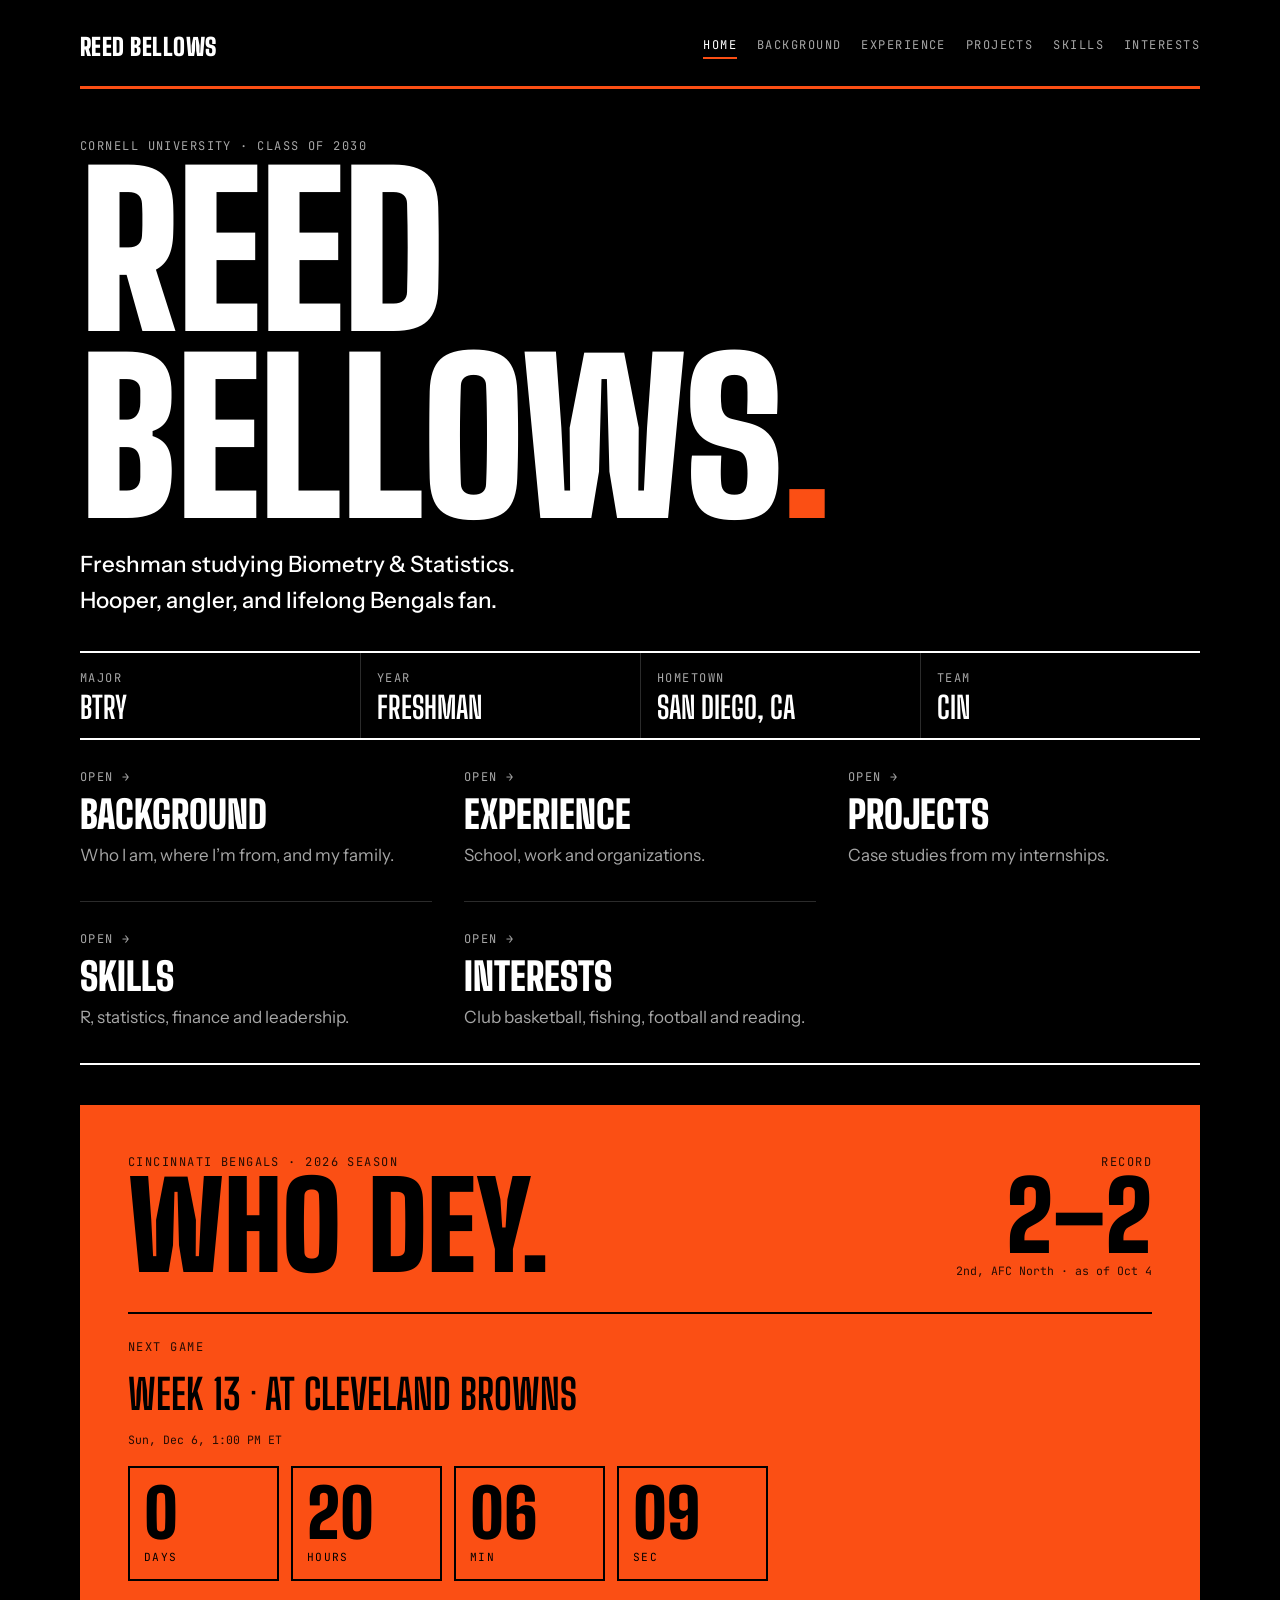
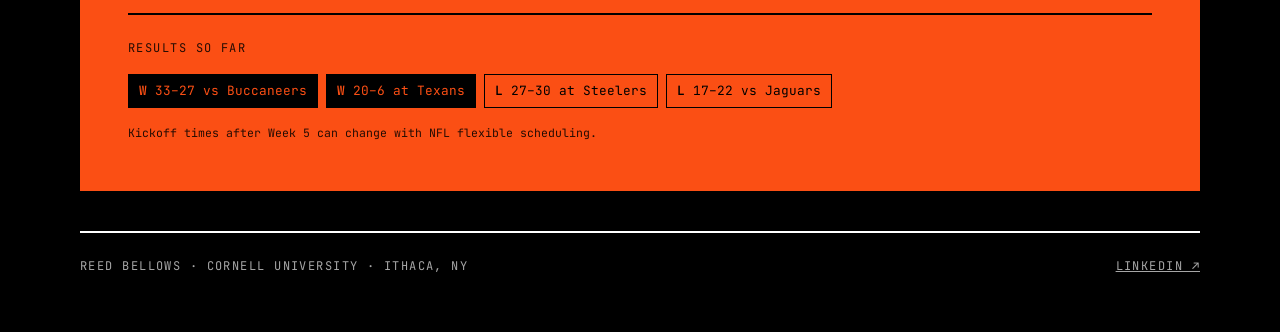
==== index.html @ f39d0069 "first draft of website" ====
<!doctype html>
<html lang="en">
<head>
  <meta charset="utf-8">
  <meta name="viewport" content="width=device-width, initial-scale=1, viewport-fit=cover">
  <title>Reed Bellows</title>
  <link rel="preconnect" href="https://fonts.googleapis.com">
  <link rel="preconnect" href="https://fonts.gstatic.com" crossorigin>
  <link rel="stylesheet" href="https://fonts.googleapis.com/css2?family=Big+Shoulders+Display:wght@700;900&family=Instrument+Sans:wght@400;500;600&family=JetBrains+Mono:wght@400;600&display=swap">
  <link rel="stylesheet" href="style.css">
</head>
<body>
  <div class="wrap">
    <header class="top">
      <a class="mark" href="./">REED BELLOWS</a>
      <nav aria-label="Pages">
        <a href="./" aria-current="page">Home</a>
        <a href="background.html">Background</a>
        <a href="experience.html">Experience</a>
        <a href="projects.html">Projects</a>
        <a href="skills.html">Skills</a>
        <a href="interests.html">Interests</a>
      </nav>
    </header>

    <main>
      <div class="hero">
        <div>
          <p class="label">Cornell University · Class of 2030</p>
          <h1>Reed<br>Bellows<span>.</span></h1>
          <p class="lede">Freshman studying Biometry &amp; Statistics. Hooper, angler, and lifelong Bengals fan.</p>
        </div>
      </div>

      <div class="strip" aria-label="Quick facts">
        <div><span class="label">Major</span><strong>BTRY</strong></div>
        <div><span class="label">Year</span><strong>Freshman</strong></div>
        <div><span class="label">Hometown</span><strong>San Diego, CA</strong></div>
        <div><span class="label">Team</span><strong>CIN</strong></div>
      </div>

      <nav class="sections" aria-label="Explore">
        <a href="background.html"><span class="go">Open →</span><h2>Background</h2><p>Who I am, where I’m from, and my family.</p></a>
        <a href="experience.html"><span class="go">Open →</span><h2>Experience</h2><p>School, work and organizations.</p></a>
        <a href="projects.html"><span class="go">Open →</span><h2>Projects</h2><p>Case studies from my internships.</p></a>
        <a href="skills.html"><span class="go">Open →</span><h2>Skills</h2><p>R, statistics, finance and leadership.</p></a>
        <a href="interests.html"><span class="go">Open →</span><h2>Interests</h2><p>Club basketball, fishing, football and reading.</p></a>
      </nav>

      <section class="bengals home-bengals" aria-label="Cincinnati Bengals">
        <div class="b-top">
          <div>
            <p class="label">Cincinnati Bengals · 2026 season</p>
            <h2>Who Dey.</h2>
          </div>
          <div class="record">
            <span class="label">Record</span>
            <strong id="record">2–2</strong>
            <span class="fine">2nd, AFC North · as of Oct 4</span>
          </div>
        </div>

        <div class="next">
          <span class="label" id="next-label">Next game</span>
          <p class="matchup" id="next-matchup">Week 5 · at Miami Dolphins</p>
          <p class="fine" id="next-when">Sun, Oct 11 · 1:00 PM ET</p>
          <div class="clock" id="clock" aria-live="off">
            <div><b id="cd-d">–</b><span>Days</span></div>
            <div><b id="cd-h">–</b><span>Hours</span></div>
            <div><b id="cd-m">–</b><span>Min</span></div>
            <div><b id="cd-s">–</b><span>Sec</span></div>
          </div>
        </div>

        <div class="next">
          <span class="label">Results so far</span>
          <ul class="results">
            <li class="w"><b>W</b> 33–27 vs Buccaneers</li>
            <li class="w"><b>W</b> 20–6 at Texans</li>
            <li><b>L</b> 27–30 at Steelers</li>
            <li><b>L</b> 17–22 vs Jaguars</li>
          </ul>
          <p class="fine">Kickoff times after Week 5 can change with NFL flexible scheduling.</p>
        </div>
      </section>
    </main>

    <footer>
      <span class="label">Reed Bellows · Cornell University · Ithaca, NY</span>
      <a class="label" href="https://www.linkedin.com/in/reed-bellows/" target="_blank" rel="noopener">LinkedIn ↗</a>
    </footer>
  </div>

  <script>
    (function () {
      var games = [
        { wk: 5,  opp: "at Miami Dolphins",          t: "2026-10-11T13:00:00-04:00" },
        { wk: 7,  opp: "at Baltimore Ravens",        t: "2026-10-25T13:00:00-04:00" },
        { wk: 8,  opp: "vs Tennessee Titans",        t: "2026-11-01T13:00:00-05:00" },
        { wk: 9,  opp: "vs Atlanta Falcons (Madrid)", t: "2026-11-08T09:30:00-05:00" },
        { wk: 10, opp: "vs Pittsburgh Steelers",     t: "2026-11-15T20:20:00-05:00" },
        { wk: 11, opp: "at Washington Commanders",   t: "2026-11-23T20:15:00-05:00" },
        { wk: 12, opp: "vs New Orleans Saints",      t: "2026-11-29T13:00:00-05:00" },
        { wk: 13, opp: "at Cleveland Browns",        t: "2026-12-06T13:00:00-05:00" },
        { wk: 14, opp: "vs Kansas City Chiefs",      t: "2026-12-13T16:25:00-05:00" },
        { wk: 15, opp: "at Carolina Panthers",       t: "2026-12-20T13:00:00-05:00" },
        { wk: 17, opp: "vs Baltimore Ravens",        t: "2026-12-31T20:15:00-05:00" }
      ];
      var GAME_LENGTH = 3.5 * 3600 * 1000;
      var $ = function (id) { return document.getElementById(id); };
      var pad = function (n) { return String(n).padStart(2, "0"); };
      var fmt = new Intl.DateTimeFormat("en-US", { weekday: "short", month: "short", day: "numeric", hour: "numeric", minute: "2-digit", timeZone: "America/New_York" });

      function tick() {
        var now = Date.now();
        var live = null, next = null;
        for (var i = 0; i < games.length; i++) {
          var k = Date.parse(games[i].t);
          if (now >= k && now < k + GAME_LENGTH) { live = games[i]; break; }
          if (k > now) { next = games[i]; break; }
        }
        if (live) {
          $("next-label").textContent = "Game in progress";
          $("next-matchup").textContent = "Week " + live.wk + " · " + live.opp;
          $("next-when").textContent = "Kicked off " + fmt.format(new Date(live.t)) + " ET";
          $("clock").hidden = true;
          return;
        }
        if (!next) {
          $("next-label").textContent = "Next game";
          $("next-matchup").textContent = "Late-season schedule to be announced";
          $("next-when").textContent = "Check back soon";
          $("clock").hidden = true;
          return;
        }
        $("clock").hidden = false;
        $("next-label").textContent = "Next game";
        $("next-matchup").textContent = "Week " + next.wk + " · " + next.opp;
        $("next-when").textContent = fmt.format(new Date(next.t)) + " ET";
        var ms = Date.parse(next.t) - now;
        var s = Math.floor(ms / 1000);
        $("cd-d").textContent = Math.floor(s / 86400);
        $("cd-h").textContent = pad(Math.floor(s % 86400 / 3600));
        $("cd-m").textContent = pad(Math.floor(s % 3600 / 60));
        $("cd-s").textContent = pad(s % 60);
      }
      tick();
      setInterval(tick, 1000);
    })();
  </script>
</body>
</html>
---- style.css ----
/* Single dark look on purpose: black ground, white type, Bengals orange used sparingly. */
/* Layout: a stat sheet. Giant condensed name and a mono data strip on the home page; each section gets its own page with a big condensed title. */
:root {
  --paper: #000000;
  --ink: #FFFFFF;
  --muted: #A6A6A6;
  --line: #2B2B2B;
  --card: #121212;
  --accent: #FB4F14;
  --accent-ink: #000000;
  --curve: #FFFFFF;
  --display: "Big Shoulders Display", "Arial Narrow", Impact, sans-serif;
  --body: "Instrument Sans", system-ui, -apple-system, "Segoe UI", sans-serif;
  --mono: "JetBrains Mono", ui-monospace, Menlo, Consolas, monospace;
  color-scheme: dark;
}

* { box-sizing: border-box; }
body {
  background: var(--paper);
  color: var(--ink);
  font-family: var(--body);
  font-size: 1.0625rem;
  line-height: 1.6;
  padding-inline: clamp(16px, 4vw, 48px);
  padding-block: 0;
}
.wrap { max-width: 1120px; margin-inline: auto; }
a { color: inherit; }
a:focus-visible { outline: 3px solid var(--accent); outline-offset: 3px; }
h1, h2, h3 { font-family: var(--display); text-transform: uppercase; line-height: .9; margin: 0; text-wrap: balance; }
p { margin: 0; }
.label {
  font-family: var(--mono); font-size: .75rem; letter-spacing: .12em;
  text-transform: uppercase; color: var(--muted);
}

.top {
  display: flex; justify-content: space-between; align-items: center; gap: 16px; flex-wrap: wrap;
  padding-block: 20px; border-bottom: 3px solid var(--accent);
}
.top .mark { font-family: var(--display); font-weight: 900; font-size: 1.5rem; letter-spacing: .02em; text-decoration: none; }
.top nav { display: flex; gap: 20px; flex-wrap: wrap; }
.top nav a { font-family: var(--mono); font-size: .75rem; letter-spacing: .12em; text-transform: uppercase; text-decoration: none; color: var(--muted); }

.hero { display: grid; grid-template-columns: 1fr; gap: 32px; align-items: end; padding-block: 48px 32px; }
.hero > * { min-width: 0; }
.hero h1 { font-size: clamp(4.5rem, 17vw, 13rem); font-weight: 900; letter-spacing: -.01em; }
.hero h1 span { color: var(--accent); }
.hero .lede { font-size: clamp(1.15rem, 2vw, 1.4rem); max-width: 30ch; margin-top: 16px; font-weight: 500; }

.strip {
  display: grid; grid-template-columns: repeat(4, 1fr);
  border-block: 2px solid var(--ink);
}
.strip div { padding: 16px 16px 16px 0; display: grid; gap: 4px; min-width: 0; }
.strip div + div { padding-left: 16px; border-left: 1px solid var(--line); }
.strip strong { font-family: var(--display); font-weight: 700; font-size: 1.9rem; line-height: 1; text-transform: uppercase; }

section.row { display: grid; grid-template-columns: 220px 1fr; gap: 32px; padding-block: 64px; border-bottom: 1px solid var(--line); }
section.row > * { min-width: 0; }
section.row h2 { font-size: clamp(2.6rem, 5vw, 3.6rem); font-weight: 900; }
.prose { display: grid; gap: 16px; max-width: 64ch; }
.prose p:first-child { font-size: 1.3rem; font-weight: 500; line-height: 1.45; }

.formula {
  font-family: var(--mono); font-size: clamp(1rem, 2.4vw, 1.35rem);
  padding: 20px 24px; background: var(--card); border: 1px solid var(--line);
  overflow-x: auto; white-space: nowrap;
}
.formula .k { color: var(--accent); font-weight: 600; }
.applies { display: flex; flex-wrap: wrap; gap: 8px; }
.applies li {
  list-style: none; font-family: var(--mono); font-size: .8rem;
  border: 1px solid var(--ink); padding: 6px 12px; border-radius: 999px;
}
.applies { padding: 0; margin: 0; }

.interests { display: grid; grid-template-columns: repeat(3, 1fr); gap: 0; border-top: 2px solid var(--ink); }
.interest { padding: 24px 24px 28px 0; display: grid; gap: 12px; align-content: start; min-width: 0; }
.interest + .interest { padding-left: 24px; border-left: 1px solid var(--line); }
.interest h3 { font-size: 2.4rem; font-weight: 900; }
.interest .datum { font-family: var(--mono); font-size: .8rem; color: var(--muted); border-top: 1px dashed var(--line); padding-top: 12px; margin-top: 4px; }
.interest .datum b { color: var(--ink); font-weight: 600; }

.sunday {
  margin-block: 64px; background: var(--accent); color: var(--accent-ink);
  padding: clamp(28px, 5vw, 56px); display: grid; grid-template-columns: 1fr auto; gap: 24px; align-items: end;
}
.sunday > * { min-width: 0; }
.sunday h2 { font-size: clamp(4rem, 13vw, 9rem); font-weight: 900; }
.sunday p { max-width: 42ch; font-weight: 500; margin-top: 12px; }
.sunday .label { color: var(--accent-ink); opacity: .85; }
.countdown { text-align: right; display: grid; gap: 4px; }
.countdown strong { font-family: var(--display); font-weight: 900; font-size: clamp(3.5rem, 8vw, 5.5rem); line-height: .85; font-variant-numeric: tabular-nums; }

.timeline { display: grid; gap: 0; border-top: 2px solid var(--ink); }
.entry { display: grid; grid-template-columns: 180px 1fr; gap: 24px; padding-block: 24px; border-bottom: 1px solid var(--line); }
.entry > * { min-width: 0; }
.entry .when { font-family: var(--mono); font-size: .8rem; color: var(--muted); padding-top: 6px; font-variant-numeric: tabular-nums; }
.entry .when b { color: var(--ink); font-weight: 600; display: block; }
.entry h3 { font-size: 2rem; font-weight: 900; }
.entry .org { display: block; font-weight: 600; margin-top: 6px; }
.entry p + p { margin-top: 8px; }
.entry .kind { display: block; font-family: var(--mono); font-size: .7rem; letter-spacing: .12em; text-transform: uppercase; color: var(--muted); margin-bottom: 8px; }
.bullets { margin: 12px 0 0; padding-left: 1.1em; display: grid; gap: 6px; max-width: 70ch; }
.bullets li::marker { color: var(--accent); }
.linkout { font-family: var(--mono); font-size: .8rem; letter-spacing: .08em; text-transform: uppercase; text-decoration: none; border-bottom: 2px solid var(--accent); padding-bottom: 2px; justify-self: start; }

@media (max-width: 820px) { .entry { grid-template-columns: 1fr; gap: 8px; } }

footer { display: flex; justify-content: space-between; gap: 16px; flex-wrap: wrap; padding-block: 24px 48px; border-top: 2px solid var(--ink); }

.interests.two { grid-template-columns: repeat(2, 1fr); }
.interests.four { grid-template-columns: repeat(2, 1fr); }
.interests.four .interest:nth-child(3) { padding-left: 0; border-left: 0; }
.interests.four .interest:nth-child(n+3) { border-top: 1px solid var(--line); }

.entry summary { list-style: none; cursor: pointer; position: relative; padding-right: 48px; }
.entry summary::-webkit-details-marker { display: none; }
.entry summary:focus-visible { outline: 3px solid var(--accent); outline-offset: 4px; }
.entry .toggle { position: absolute; right: 0; top: 4px; width: 32px; height: 32px; border: 2px solid var(--line); display: grid; place-items: center; }
.entry .toggle::before { content: "+"; font-family: var(--mono); font-size: 1.1rem; line-height: 1; color: var(--ink); }
.entry details[open] .toggle { border-color: var(--accent); }
.entry details[open] .toggle::before { content: "–"; color: var(--accent); }
.entry summary:hover .toggle { border-color: var(--accent); }
.entry summary:hover h3, .entry summary:hover .org, .entry summary:hover .kind { color: var(--accent); }
.hint { margin-bottom: -12px; }

.projects { display: grid; grid-template-columns: repeat(2, minmax(0, 1fr)); gap: 24px; }
.project { border: 1px solid var(--line); background: var(--card); padding: 28px; display: grid; gap: 14px; align-content: start; }
.project h3, .skill-group h3 { font-size: 2.2rem; font-weight: 900; }
.project .kind { font-family: var(--mono); font-size: .7rem; letter-spacing: .12em; text-transform: uppercase; color: var(--muted); }
.chips { display: flex; flex-wrap: wrap; gap: 8px; padding: 0; margin: 0; list-style: none; }
.chips li { font-family: var(--mono); font-size: .78rem; border: 1px solid var(--line); padding: 6px 12px; }
.chips li:hover { border-color: var(--accent); }
.skills { display: grid; border-top: 2px solid var(--ink); }
.skill-group { display: grid; grid-template-columns: 280px 1fr; column-gap: 32px; row-gap: 8px; padding-block: 28px; border-bottom: 1px solid var(--line); }
.skill-group > * { min-width: 0; }
.skill-group h3 { grid-row: span 2; }
.skill-group p { color: var(--muted); }
@media (max-width: 820px) {
  .projects { grid-template-columns: 1fr; }
  .skill-group { grid-template-columns: 1fr; }
  .skill-group h3 { grid-row: auto; }
}

.bengals { background: var(--accent); color: var(--accent-ink); padding: clamp(24px, 5vw, 48px); display: grid; gap: 32px; }
.bengals > * { min-width: 0; }
.bengals .label { color: var(--accent-ink); opacity: .85; }
.bengals h2 { font-size: clamp(3.5rem, 11vw, 7.5rem); font-weight: 900; }
.b-top { display: flex; justify-content: space-between; align-items: end; gap: 24px; flex-wrap: wrap; }
.record { display: grid; gap: 4px; text-align: right; }
.record strong { font-family: var(--display); font-weight: 900; font-size: clamp(3.5rem, 9vw, 6rem); line-height: .85; font-variant-numeric: tabular-nums; }
.next { display: grid; gap: 16px; border-top: 2px solid var(--accent-ink); padding-top: 24px; }
.next .matchup { font-family: var(--display); font-weight: 700; font-size: clamp(1.8rem, 4vw, 2.6rem); text-transform: uppercase; line-height: 1; }
.clock { display: grid; grid-template-columns: repeat(4, minmax(0, 1fr)); gap: 12px; max-width: 640px; }
.clock div { display: grid; gap: 2px; border: 2px solid var(--accent-ink); padding: 12px 14px; }
.clock b { font-family: var(--display); font-weight: 900; font-size: clamp(2.4rem, 7vw, 4.2rem); line-height: 1; font-variant-numeric: tabular-nums; }
.clock span { font-family: var(--mono); font-size: .7rem; letter-spacing: .12em; text-transform: uppercase; }
.results { display: flex; flex-wrap: wrap; gap: 8px; padding: 0; margin: 0; list-style: none; }
.results li { font-family: var(--mono); font-size: .8rem; border: 1px solid var(--accent-ink); padding: 6px 10px; }
.results li b { font-weight: 600; }
.results li.w { background: var(--accent-ink); color: var(--accent); }
.fine { font-family: var(--mono); font-size: .72rem; opacity: .85; }

.home-bengals { margin-block: 40px; }

.page-head { display: grid; gap: 12px; padding-block: 48px 32px; border-bottom: 2px solid var(--ink); }
.page-head h1 { font-size: clamp(4rem, 13vw, 9rem); font-weight: 900; }
.page-head h1 span { color: var(--accent); }
.page-body { padding-block: 48px 64px; display: grid; gap: 28px; }
.page-body > .prose { max-width: 64ch; }
.top nav a[aria-current="page"] { color: var(--ink); border-bottom: 2px solid var(--accent); padding-bottom: 2px; }

.sections { display: grid; grid-template-columns: repeat(3, 1fr); column-gap: 32px; border-bottom: 2px solid var(--ink); }
.sections a { display: grid; gap: 10px; align-content: start; padding-block: 28px 32px; text-decoration: none; min-width: 0; border-top: 1px solid var(--line); }
.sections a:nth-child(-n+3) { border-top: 0; }
.sections h2 { font-size: 2.4rem; font-weight: 900; }
.sections p { color: var(--muted); }
.sections .go { font-family: var(--mono); font-size: .75rem; letter-spacing: .12em; text-transform: uppercase; color: var(--muted); }

.home-intro { padding-block: 40px; max-width: 64ch; font-size: 1.3rem; font-weight: 500; line-height: 1.45; }
.sunday.solo { margin-block: 48px 64px; }

@media (max-width: 820px) {
  .sections { grid-template-columns: 1fr 1fr; }
  .sections a:nth-child(3) { border-top: 1px solid var(--line); }
}
@media (max-width: 480px) {
  .sections { grid-template-columns: 1fr; }
  .sections a:nth-child(2) { border-top: 1px solid var(--line); }
}
@media (max-width: 820px) {
  .hero { grid-template-columns: 1fr; padding-block: 32px 24px; }
  .strip { grid-template-columns: repeat(2, 1fr); }
  .strip div:nth-child(3) { padding-left: 0; border-left: 0; }
  .strip div:nth-child(n+3) { border-top: 1px solid var(--line); }
  section.row { grid-template-columns: 1fr; gap: 20px; padding-block: 48px; }
  .interests, .interests.two, .interests.four { grid-template-columns: 1fr; }
  .record { text-align: left; }
  .clock { gap: 8px; }
  .clock div { padding: 10px; }
  .interest, .interest + .interest { padding: 24px 0; border-left: 0; }
  .interest + .interest { border-top: 1px solid var(--line); }
  .sunday { grid-template-columns: 1fr; }
  .countdown { text-align: left; }
}
@media (prefers-reduced-motion: no-preference) {
  .top nav a { transition: color .15s; }
}

:is(main h1, main h2, main h3, main p, main li, main a, .strip strong, .top a, footer a, footer span):not(.bengals *) {
  transition: color .2s ease;
}
:is(main h1, main h2, main h3, main p, main li, main a, .strip strong, .top a, footer a, footer span):not(.bengals *):hover,
:is(main h1, main h2, main h3, main p, main li, main a, .strip strong, .top a, footer a, footer span):not(.bengals *):hover * {
  color: var(--accent);
}
.sections a:hover p, .sections a:hover .go { color: var(--accent); }
@media (prefers-reduced-motion: reduce) {
  *, *::before, *::after {
    animation-duration: 0.01ms !important;
    animation-iteration-count: 1 !important;
    transition-duration: 0.01ms !important;
    scroll-behavior: auto !important;
  }
}
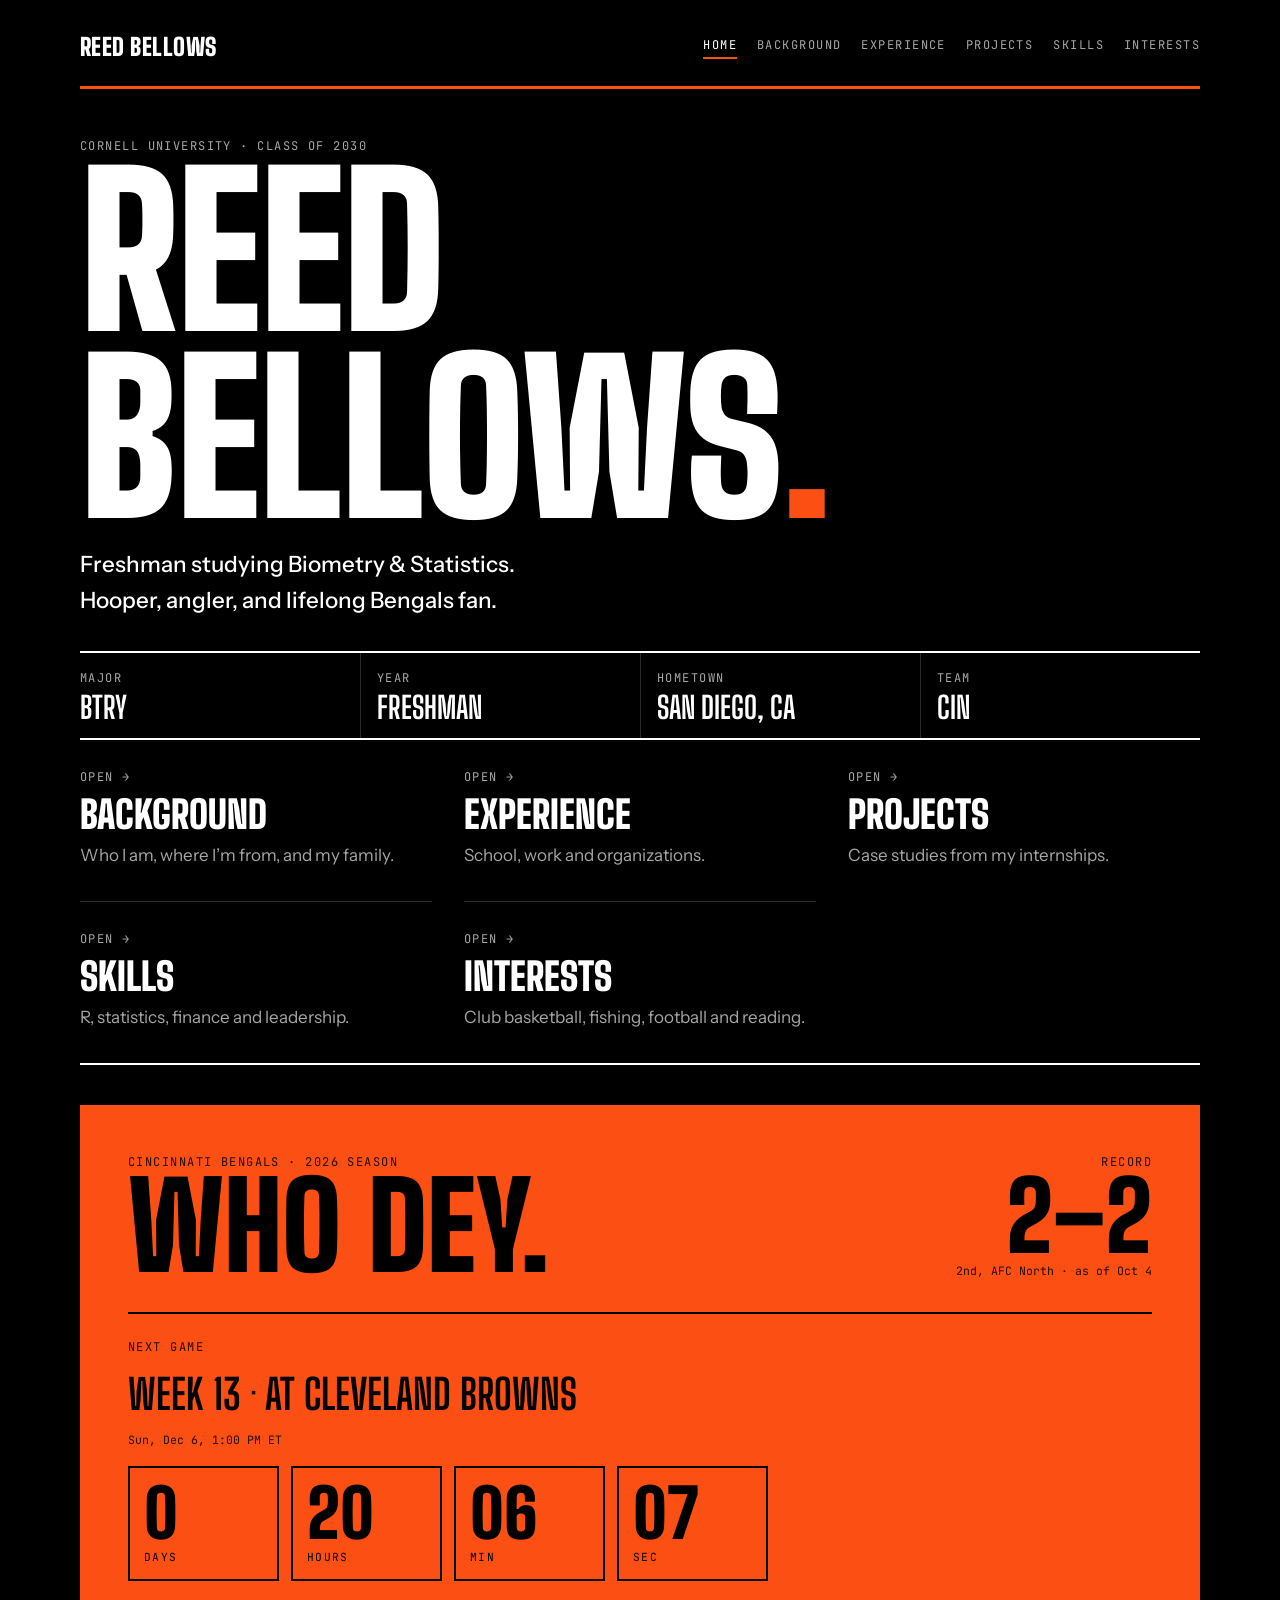
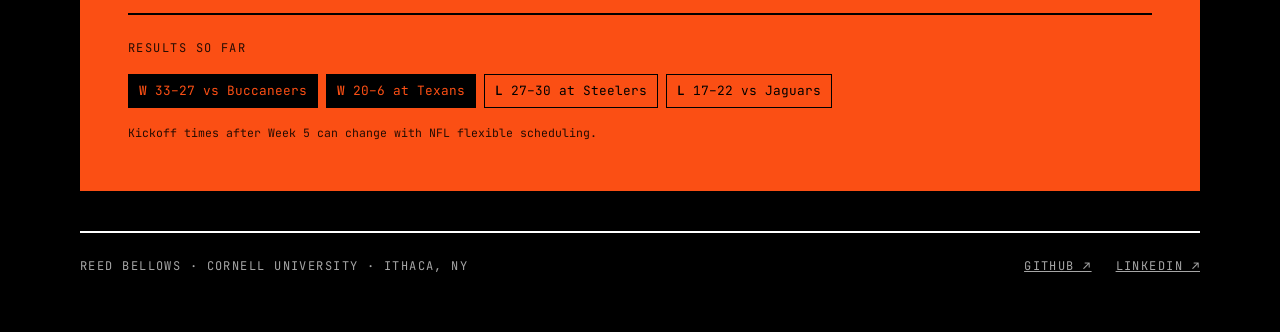
==== commit 1db45c16: "Add checkers project, update background, add GitHub links - Add Terminal Checkers to the projects pa" ====
--- a/index.html
+++ b/index.html
@@ -87,7 +87,10 @@
 
     <footer>
       <span class="label">Reed Bellows · Cornell University · Ithaca, NY</span>
-      <a class="label" href="https://www.linkedin.com/in/reed-bellows/" target="_blank" rel="noopener">LinkedIn ↗</a>
+      <span class="links">
+        <a class="label" href="https://github.com/Reed-Bellows" target="_blank" rel="noopener">GitHub ↗</a>
+        <a class="label" href="https://www.linkedin.com/in/reed-bellows/" target="_blank" rel="noopener">LinkedIn ↗</a>
+      </span>
     </footer>
   </div>
 
--- a/style.css
+++ b/style.css
@@ -110,6 +110,7 @@
 @media (max-width: 820px) { .entry { grid-template-columns: 1fr; gap: 8px; } }
 
 footer { display: flex; justify-content: space-between; gap: 16px; flex-wrap: wrap; padding-block: 24px 48px; border-top: 2px solid var(--ink); }
+footer .links { display: flex; gap: 24px; }
 
 .interests.two { grid-template-columns: repeat(2, 1fr); }
 .interests.four { grid-template-columns: repeat(2, 1fr); }
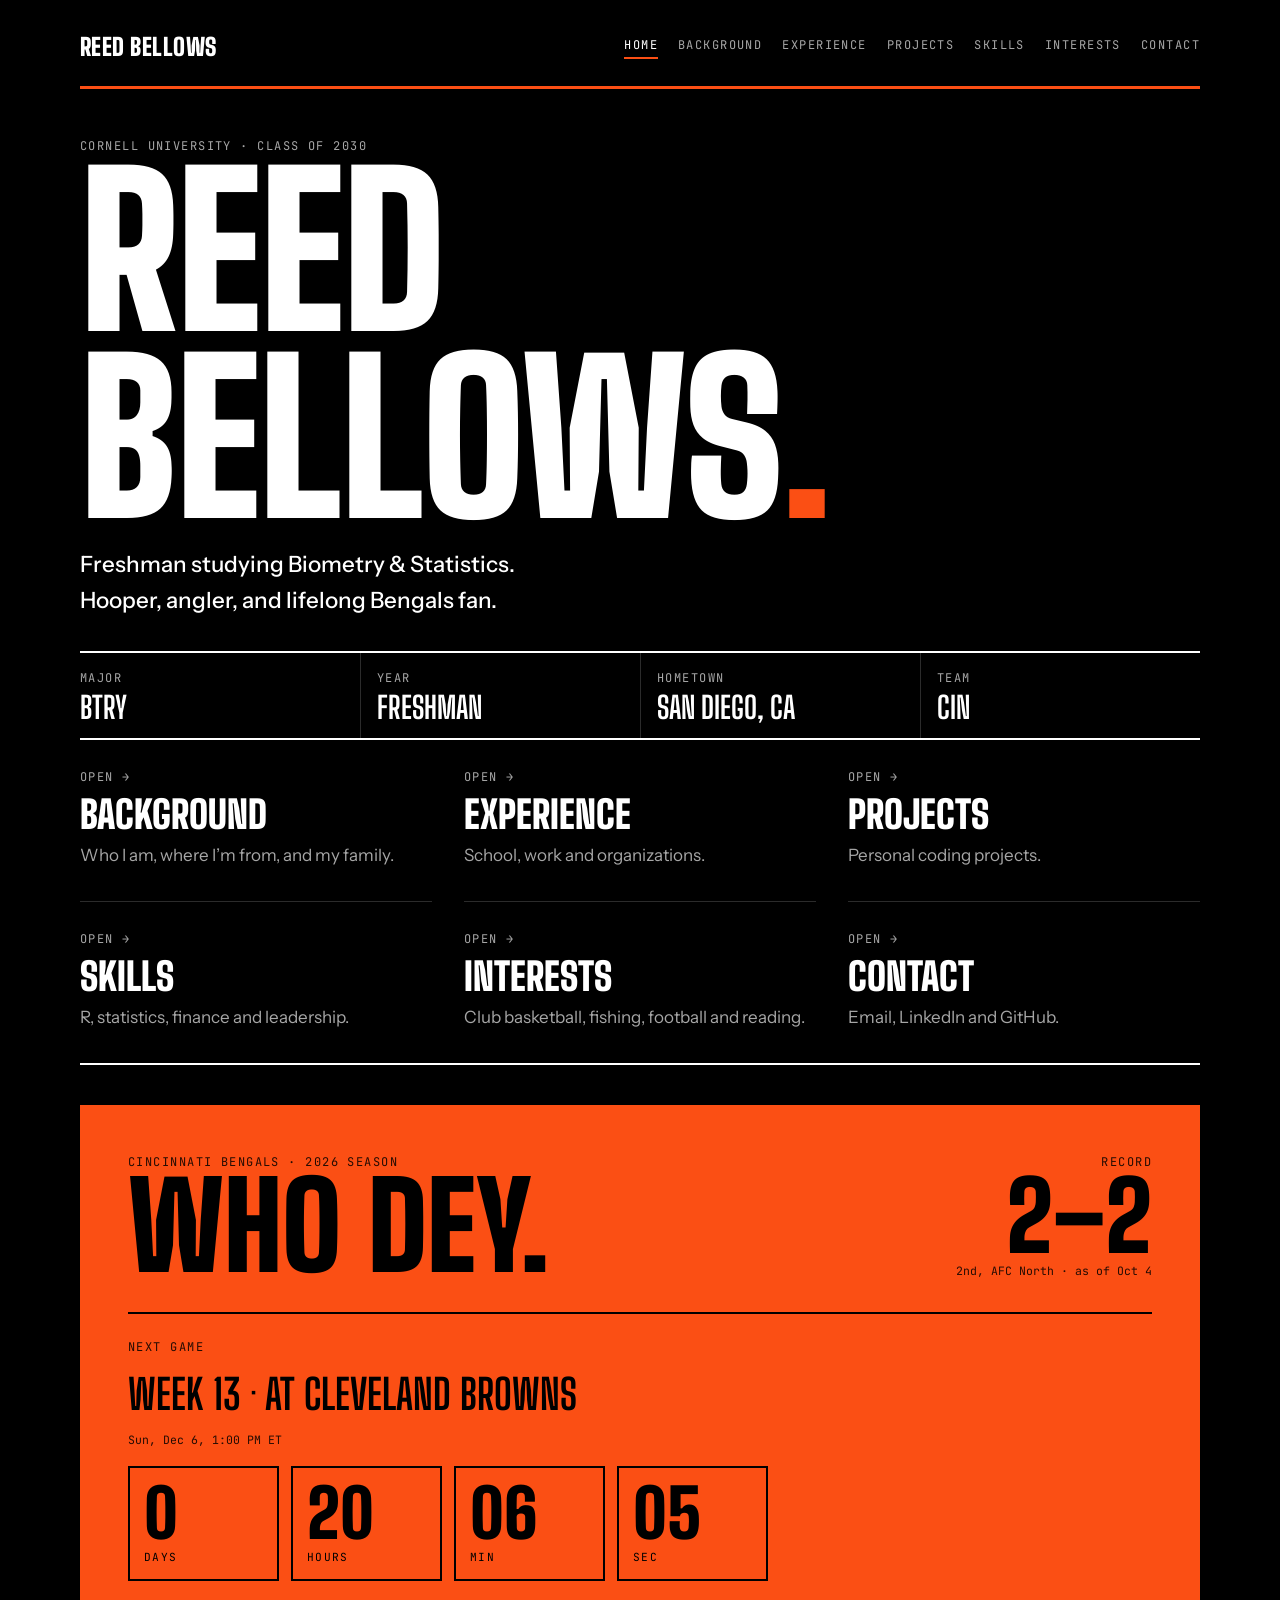
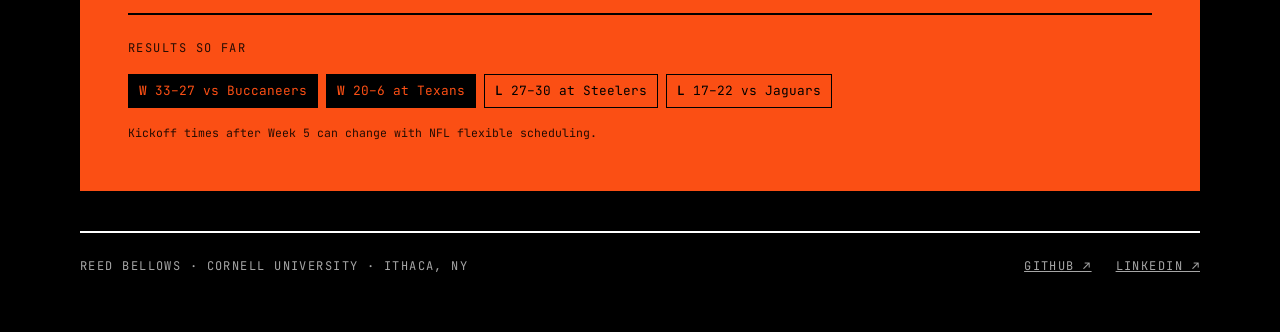
==== commit 064a51ee: "Add contact page with resume, trim projects to coding work Remove the two internship case studies fr" ====
--- a/index.html
+++ b/index.html
@@ -20,6 +20,7 @@
         <a href="projects.html">Projects</a>
         <a href="skills.html">Skills</a>
         <a href="interests.html">Interests</a>
+        <a href="contact.html">Contact</a>
       </nav>
     </header>
 
@@ -42,9 +43,10 @@
       <nav class="sections" aria-label="Explore">
         <a href="background.html"><span class="go">Open →</span><h2>Background</h2><p>Who I am, where I’m from, and my family.</p></a>
         <a href="experience.html"><span class="go">Open →</span><h2>Experience</h2><p>School, work and organizations.</p></a>
-        <a href="projects.html"><span class="go">Open →</span><h2>Projects</h2><p>Case studies from my internships.</p></a>
+        <a href="projects.html"><span class="go">Open →</span><h2>Projects</h2><p>Personal coding projects.</p></a>
         <a href="skills.html"><span class="go">Open →</span><h2>Skills</h2><p>R, statistics, finance and leadership.</p></a>
         <a href="interests.html"><span class="go">Open →</span><h2>Interests</h2><p>Club basketball, fishing, football and reading.</p></a>
+        <a href="contact.html"><span class="go">Open →</span><h2>Contact</h2><p>Email, LinkedIn and GitHub.</p></a>
       </nav>
 
       <section class="bengals home-bengals" aria-label="Cincinnati Bengals">
